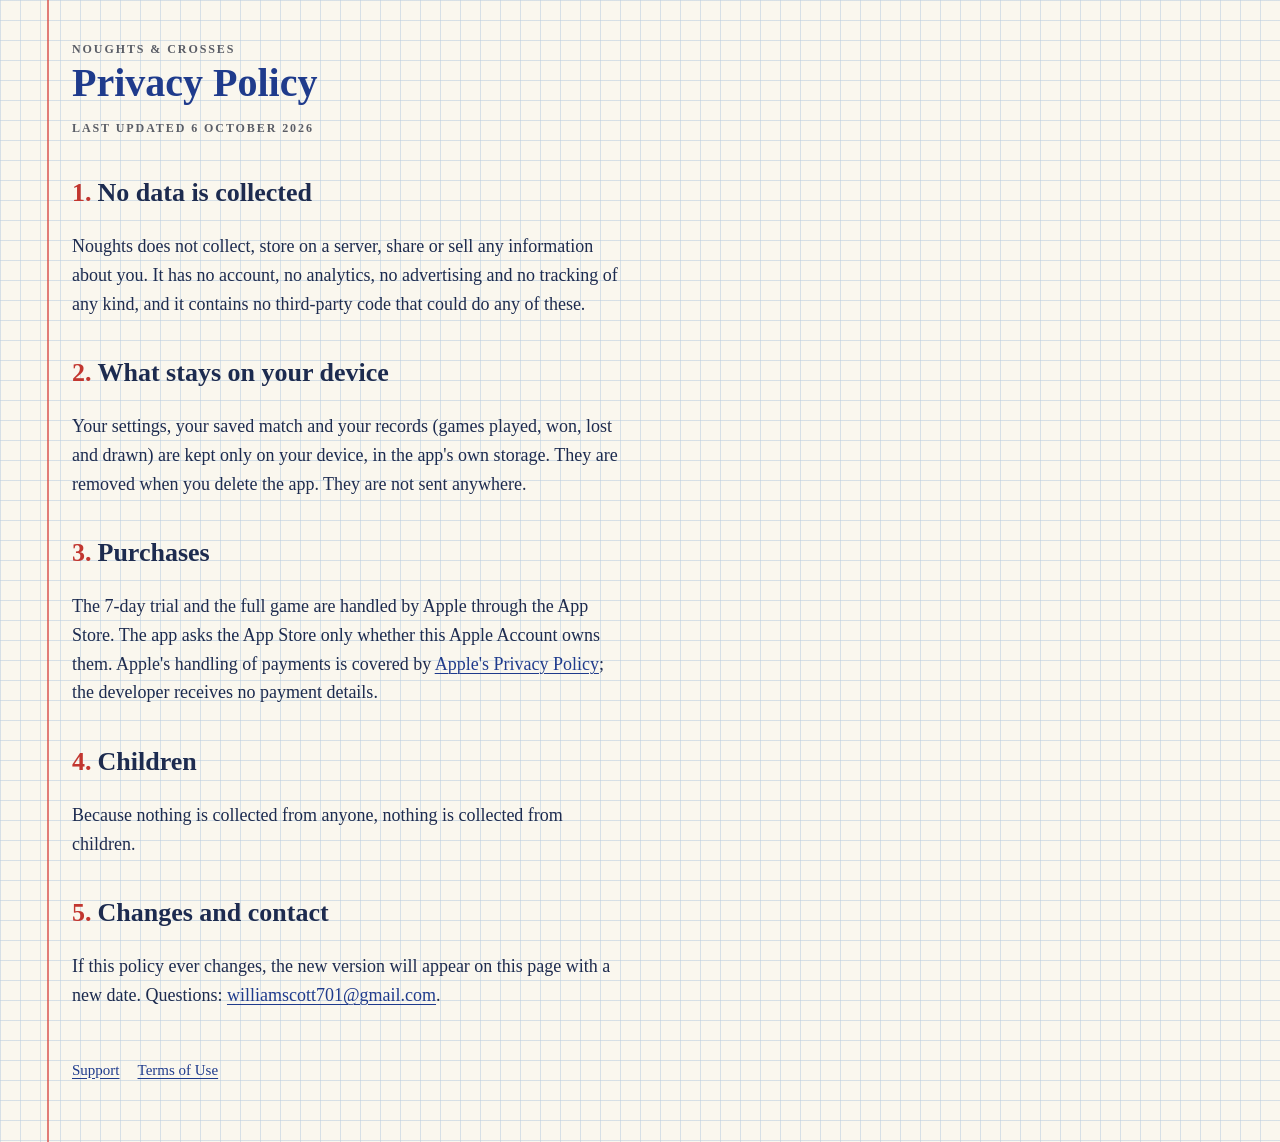
==== privacy.html @ 8bdd75ce "Support site: support, privacy and terms pages in the exercise-book style Co-Authored-By: Claude Opu" ====
<!doctype html>
<html lang="en">
<head>
<meta charset="utf-8">
<meta name="viewport" content="width=device-width, initial-scale=1">
<title>Noughts: Privacy Policy</title>
<link rel="stylesheet" href="style.css">
</head>
<body>
<main>
  <div class="label">Noughts &amp; Crosses</div>
  <h1>Privacy Policy</h1>
  <p class="label">Last updated 6 October 2026</p>

  <h2><span class="num">1.</span>No data is collected</h2>
  <p>Noughts does not collect, store on a server, share or sell any information about you. It has no account,
  no analytics, no advertising and no tracking of any kind, and it contains no third-party code that could do any of these.</p>

  <h2><span class="num">2.</span>What stays on your device</h2>
  <p>Your settings, your saved match and your records (games played, won, lost and drawn) are kept only on your
  device, in the app's own storage. They are removed when you delete the app. They are not sent anywhere.</p>

  <h2><span class="num">3.</span>Purchases</h2>
  <p>The 7-day trial and the full game are handled by Apple through the App Store. The app asks the App Store only
  whether this Apple Account owns them. Apple's handling of payments is covered by
  <a href="https://www.apple.com/legal/privacy/">Apple's Privacy Policy</a>; the developer receives no payment details.</p>

  <h2><span class="num">4.</span>Children</h2>
  <p>Because nothing is collected from anyone, nothing is collected from children.</p>

  <h2><span class="num">5.</span>Changes and contact</h2>
  <p>If this policy ever changes, the new version will appear on this page with a new date. Questions:
  <a href="mailto:williamscott701@gmail.com?subject=Noughts%20privacy">williamscott701@gmail.com</a>.</p>

  <footer><nav><a href="index.html">Support</a><a href="terms.html">Terms of Use</a></nav></footer>
</main>
</body>
</html>
---- style.css ----
/* A page of squared exercise paper with a red margin. */
:root {
  --paper: #faf7ee;
  --squares: rgba(185, 205, 224, 0.55);
  --margin: rgba(217, 83, 79, 0.75);
  --ink: #1d2b4f;
  --pencil: #5a5d66;
  --red: #c2362f;
  --blue: #1f3b8c;
}
@media (prefers-color-scheme: dark) {
  :root {
    --paper: #1e222d;
    --squares: rgba(58, 74, 96, 0.55);
    --margin: rgba(180, 84, 79, 0.7);
    --ink: #e4e8f2;
    --pencil: #a3a8b5;
    --red: #f08a80;
    --blue: #8fa9f0;
  }
}
* { box-sizing: border-box; }
html { background: var(--paper); }
body {
  margin: 0;
  min-height: 100vh;
  color: var(--ink);
  font: 18px/1.6 "New York", "Iowan Old Style", Georgia, serif;
  background-color: var(--paper);
  background-image:
    linear-gradient(to right, transparent 47px, var(--margin) 47px, var(--margin) 49px, transparent 49px),
    linear-gradient(var(--squares) 1px, transparent 1px),
    linear-gradient(90deg, var(--squares) 1px, transparent 1px);
  background-size: 100% 100%, 20px 20px, 20px 20px;
}
main { max-width: 720px; padding: 40px 20px 60px 72px; }
h1, h2, .hand { font-family: "Noteworthy", "Bradley Hand", "Segoe Print", cursive; font-weight: 700; }
h1 { font-size: 40px; line-height: 1.2; margin: 0 0 4px; color: var(--blue); }
h2 { font-size: 26px; margin: 34px 0 6px; }
.label { font-size: 12px; letter-spacing: 0.16em; text-transform: uppercase; color: var(--pencil); font-weight: 600; }
.cover {
  display: inline-block; padding: 14px 22px; border: 1.6px solid var(--ink);
  border-radius: 14px; outline: 0.8px solid color-mix(in srgb, var(--ink) 40%, transparent); outline-offset: -6px;
  margin-bottom: 28px;
}
p, li { max-width: 62ch; }
ul { padding-left: 1.1em; }
li::marker { content: "✓  "; color: var(--red); }
a { color: var(--blue); text-decoration-thickness: 1px; text-underline-offset: 3px; }
.num { color: var(--red); font-family: "Noteworthy", cursive; font-weight: 700; margin-right: 6px; }
footer { margin-top: 48px; color: var(--pencil); font-size: 15px; }
nav a { margin-right: 18px; }
@media (max-width: 480px) {
  body { font-size: 17px; background-image:
    linear-gradient(to right, transparent 31px, var(--margin) 31px, var(--margin) 33px, transparent 33px),
    linear-gradient(var(--squares) 1px, transparent 1px),
    linear-gradient(90deg, var(--squares) 1px, transparent 1px); }
  main { padding: 28px 16px 48px 48px; }
  h1 { font-size: 32px; }
}
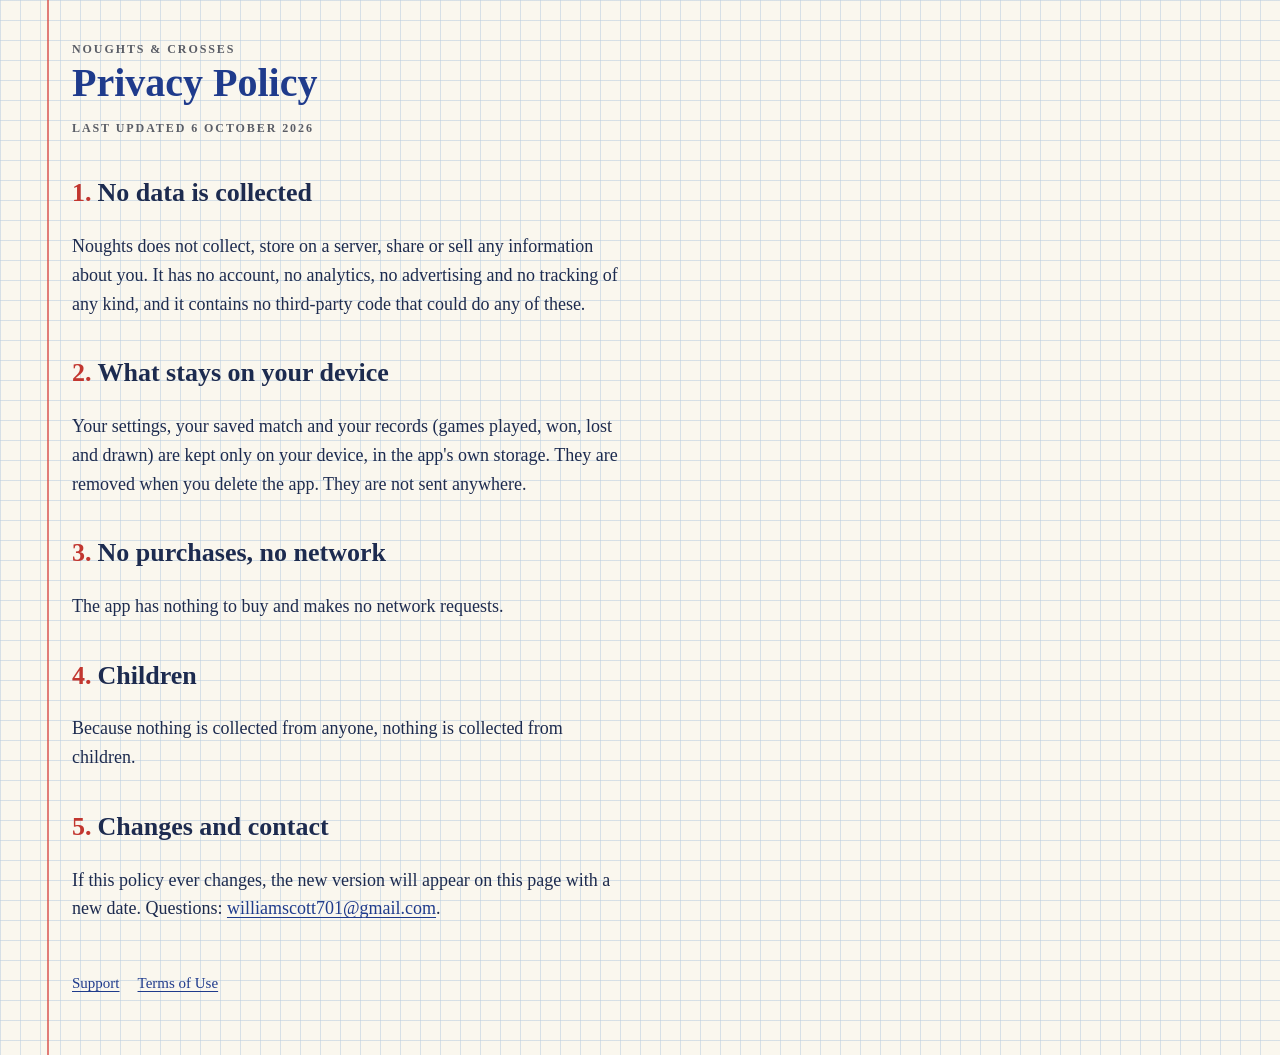
==== commit a5cd2a4d: "Noughts is free: no trial, no purchase Co-Authored-By: Claude Opus 5.5 <noreply@anthropic.com>" ====
--- a/privacy.html
+++ b/privacy.html
@@ -20,10 +20,8 @@
   <p>Your settings, your saved match and your records (games played, won, lost and drawn) are kept only on your
   device, in the app's own storage. They are removed when you delete the app. They are not sent anywhere.</p>
 
-  <h2><span class="num">3.</span>Purchases</h2>
-  <p>The 7-day trial and the full game are handled by Apple through the App Store. The app asks the App Store only
-  whether this Apple Account owns them. Apple's handling of payments is covered by
-  <a href="https://www.apple.com/legal/privacy/">Apple's Privacy Policy</a>; the developer receives no payment details.</p>
+  <h2><span class="num">3.</span>No purchases, no network</h2>
+  <p>The app has nothing to buy and makes no network requests.</p>
 
   <h2><span class="num">4.</span>Children</h2>
   <p>Because nothing is collected from anyone, nothing is collected from children.</p>
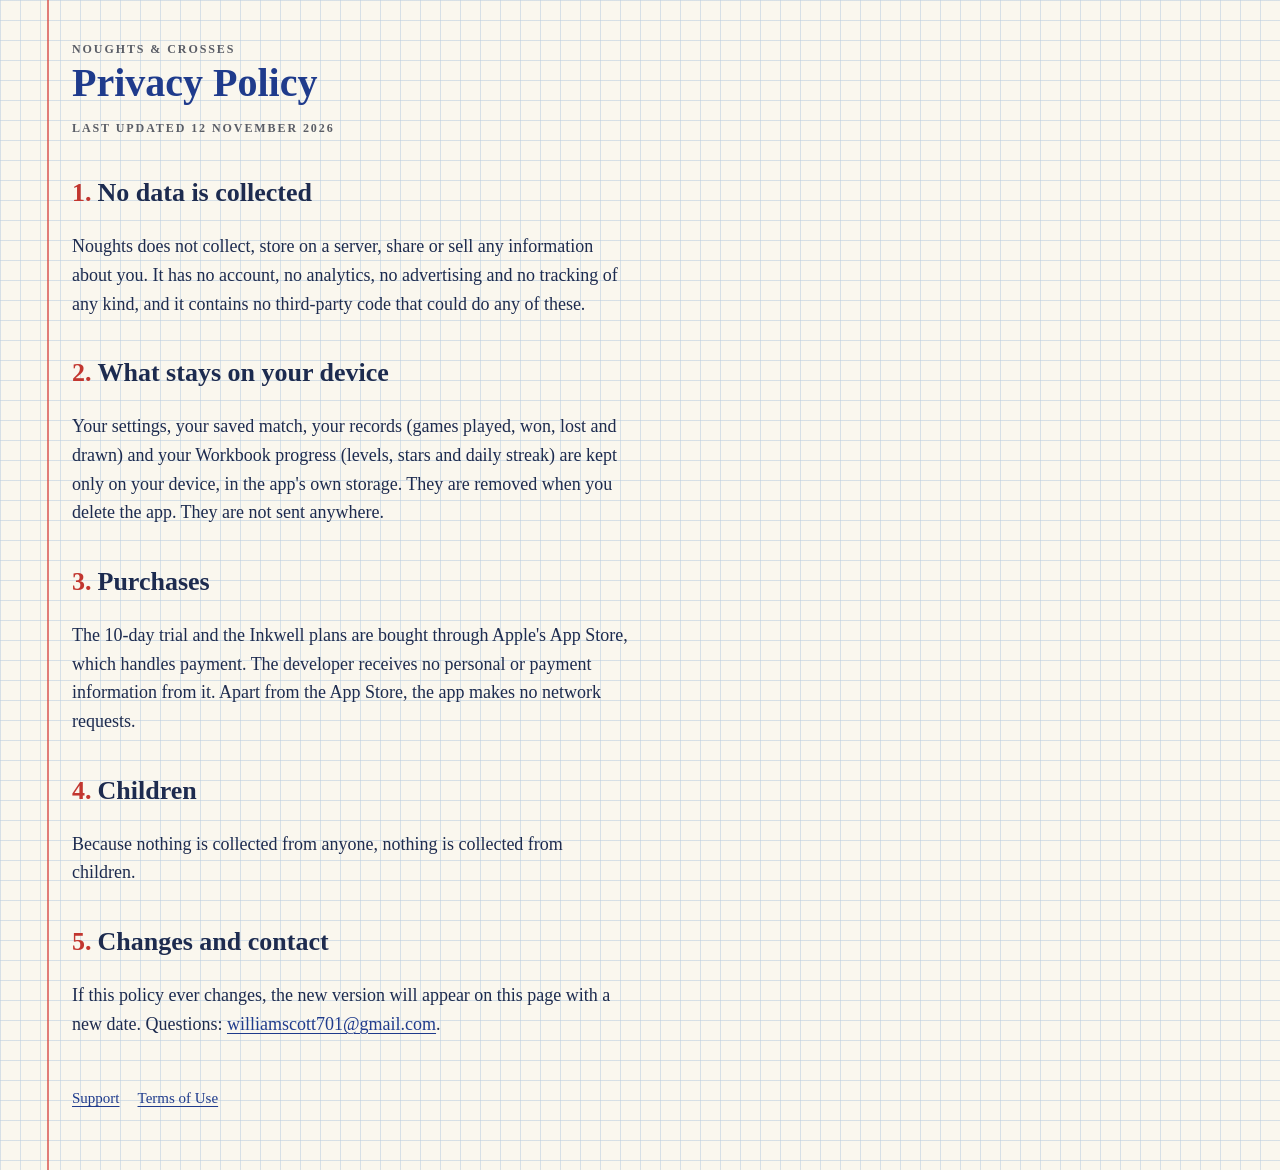
==== commit 151f53c7: "Ten days free, then Inkwell: support, terms and privacy for the new model The support page describes" ====
--- a/privacy.html
+++ b/privacy.html
@@ -5,23 +5,30 @@
 <meta name="viewport" content="width=device-width, initial-scale=1">
 <title>Noughts: Privacy Policy</title>
 <link rel="stylesheet" href="style.css">
+<meta name="apple-itunes-app" content="app-id=6821082863">
+<meta name="description" content="Last updated 12 November 2026">
+<meta property="og:title" content="Noughts: Privacy Policy">
+<meta property="og:description" content="Last updated 12 November 2026">
+<meta property="og:type" content="website">
+<meta property="og:url" content="https://williamscott701.github.io/noughts-support/privacy.html">
 </head>
 <body>
 <main>
   <div class="label">Noughts &amp; Crosses</div>
   <h1>Privacy Policy</h1>
-  <p class="label">Last updated 6 October 2026</p>
+  <p class="label">Last updated 12 November 2026</p>
 
   <h2><span class="num">1.</span>No data is collected</h2>
   <p>Noughts does not collect, store on a server, share or sell any information about you. It has no account,
   no analytics, no advertising and no tracking of any kind, and it contains no third-party code that could do any of these.</p>
 
   <h2><span class="num">2.</span>What stays on your device</h2>
-  <p>Your settings, your saved match and your records (games played, won, lost and drawn) are kept only on your
-  device, in the app's own storage. They are removed when you delete the app. They are not sent anywhere.</p>
+  <p>Your settings, your saved match, your records (games played, won, lost and drawn) and your Workbook progress
+  (levels, stars and daily streak) are kept only on your device, in the app's own storage. They are removed when you delete the app. They are not sent anywhere.</p>
 
-  <h2><span class="num">3.</span>No purchases, no network</h2>
-  <p>The app has nothing to buy and makes no network requests.</p>
+  <h2><span class="num">3.</span>Purchases</h2>
+  <p>The 10-day trial and the Inkwell plans are bought through Apple's App Store, which handles payment. The developer
+  receives no personal or payment information from it. Apart from the App Store, the app makes no network requests.</p>
 
   <h2><span class="num">4.</span>Children</h2>
   <p>Because nothing is collected from anyone, nothing is collected from children.</p>
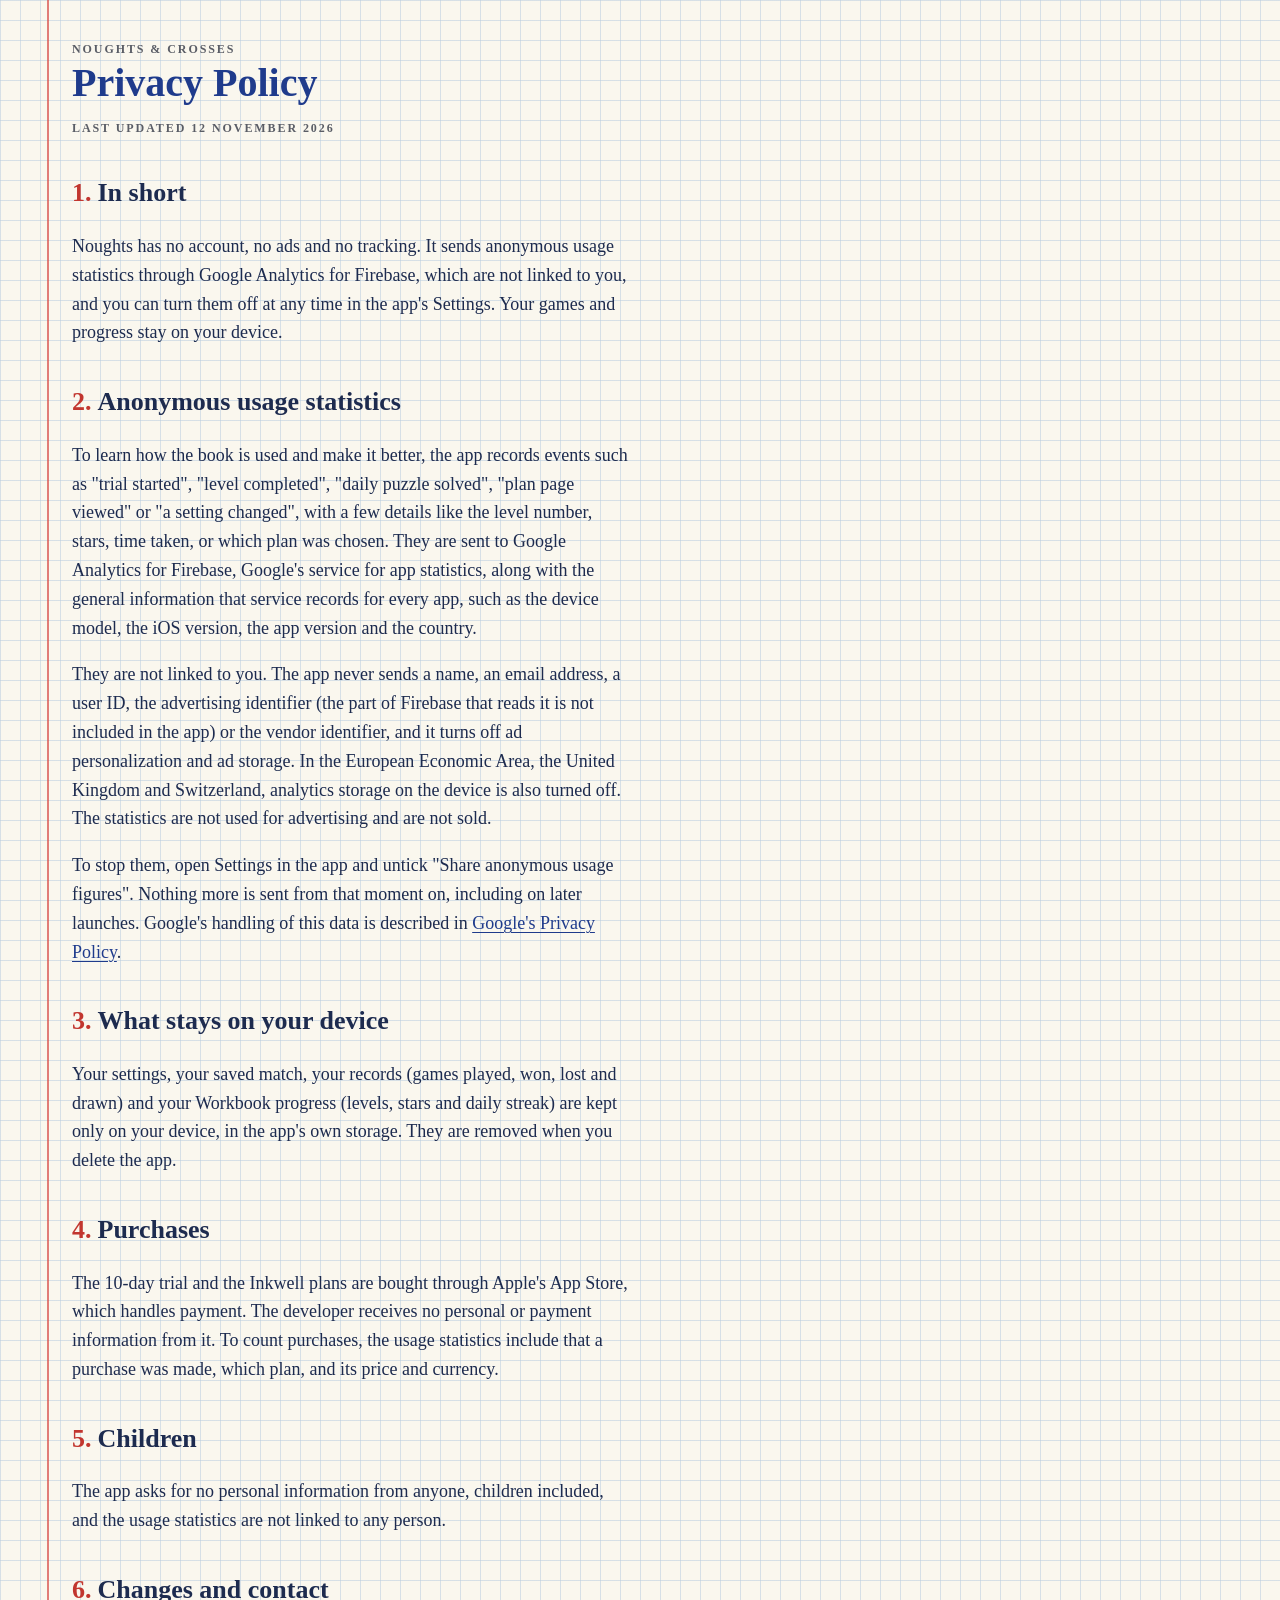
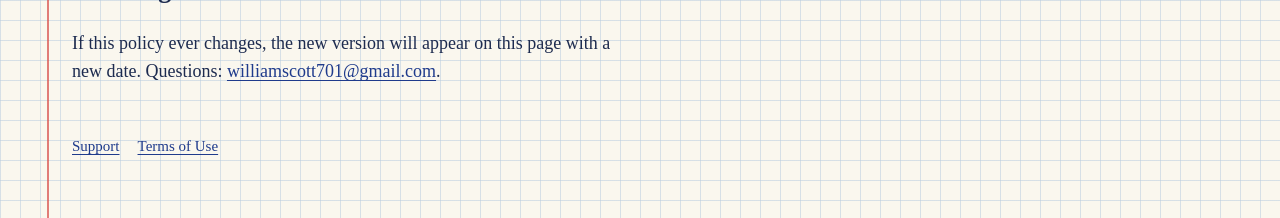
==== commit d59f0f0e: "Privacy: anonymous usage statistics through Google Analytics for Firebase The policy now describes w" ====
--- a/privacy.html
+++ b/privacy.html
@@ -18,22 +18,40 @@
   <h1>Privacy Policy</h1>
   <p class="label">Last updated 12 November 2026</p>
 
-  <h2><span class="num">1.</span>No data is collected</h2>
-  <p>Noughts does not collect, store on a server, share or sell any information about you. It has no account,
-  no analytics, no advertising and no tracking of any kind, and it contains no third-party code that could do any of these.</p>
+  <h2><span class="num">1.</span>In short</h2>
+  <p>Noughts has no account, no ads and no tracking. It sends anonymous usage statistics through Google Analytics
+  for Firebase, which are not linked to you, and you can turn them off at any time in the app's Settings.
+  Your games and progress stay on your device.</p>
 
-  <h2><span class="num">2.</span>What stays on your device</h2>
+  <h2><span class="num">2.</span>Anonymous usage statistics</h2>
+  <p>To learn how the book is used and make it better, the app records events such as "trial started", "level
+  completed", "daily puzzle solved", "plan page viewed" or "a setting changed", with a few details like the level
+  number, stars, time taken, or which plan was chosen. They are sent to Google Analytics for Firebase, Google's
+  service for app statistics, along with the general information that service records for every app, such as the
+  device model, the iOS version, the app version and the country.</p>
+  <p>They are not linked to you. The app never sends a name, an email address, a user ID, the advertising identifier
+  (the part of Firebase that reads it is not included in the app) or the vendor identifier, and it turns off ad
+  personalization and ad storage. In the European Economic Area, the United Kingdom and Switzerland, analytics
+  storage on the device is also turned off. The statistics are not used for advertising and are not sold.</p>
+  <p>To stop them, open Settings in the app and untick "Share anonymous usage figures". Nothing more is sent from
+  that moment on, including on later launches. Google's handling of this data is described in
+  <a href="https://policies.google.com/privacy">Google's Privacy Policy</a>.</p>
+
+  <h2><span class="num">3.</span>What stays on your device</h2>
   <p>Your settings, your saved match, your records (games played, won, lost and drawn) and your Workbook progress
-  (levels, stars and daily streak) are kept only on your device, in the app's own storage. They are removed when you delete the app. They are not sent anywhere.</p>
+  (levels, stars and daily streak) are kept only on your device, in the app's own storage. They are removed when you
+  delete the app.</p>
 
-  <h2><span class="num">3.</span>Purchases</h2>
+  <h2><span class="num">4.</span>Purchases</h2>
   <p>The 10-day trial and the Inkwell plans are bought through Apple's App Store, which handles payment. The developer
-  receives no personal or payment information from it. Apart from the App Store, the app makes no network requests.</p>
+  receives no personal or payment information from it. To count purchases, the usage statistics include that a
+  purchase was made, which plan, and its price and currency.</p>
 
-  <h2><span class="num">4.</span>Children</h2>
-  <p>Because nothing is collected from anyone, nothing is collected from children.</p>
+  <h2><span class="num">5.</span>Children</h2>
+  <p>The app asks for no personal information from anyone, children included, and the usage statistics are not linked
+  to any person.</p>
 
-  <h2><span class="num">5.</span>Changes and contact</h2>
+  <h2><span class="num">6.</span>Changes and contact</h2>
   <p>If this policy ever changes, the new version will appear on this page with a new date. Questions:
   <a href="mailto:williamscott701@gmail.com?subject=Noughts%20privacy">williamscott701@gmail.com</a>.</p>
 
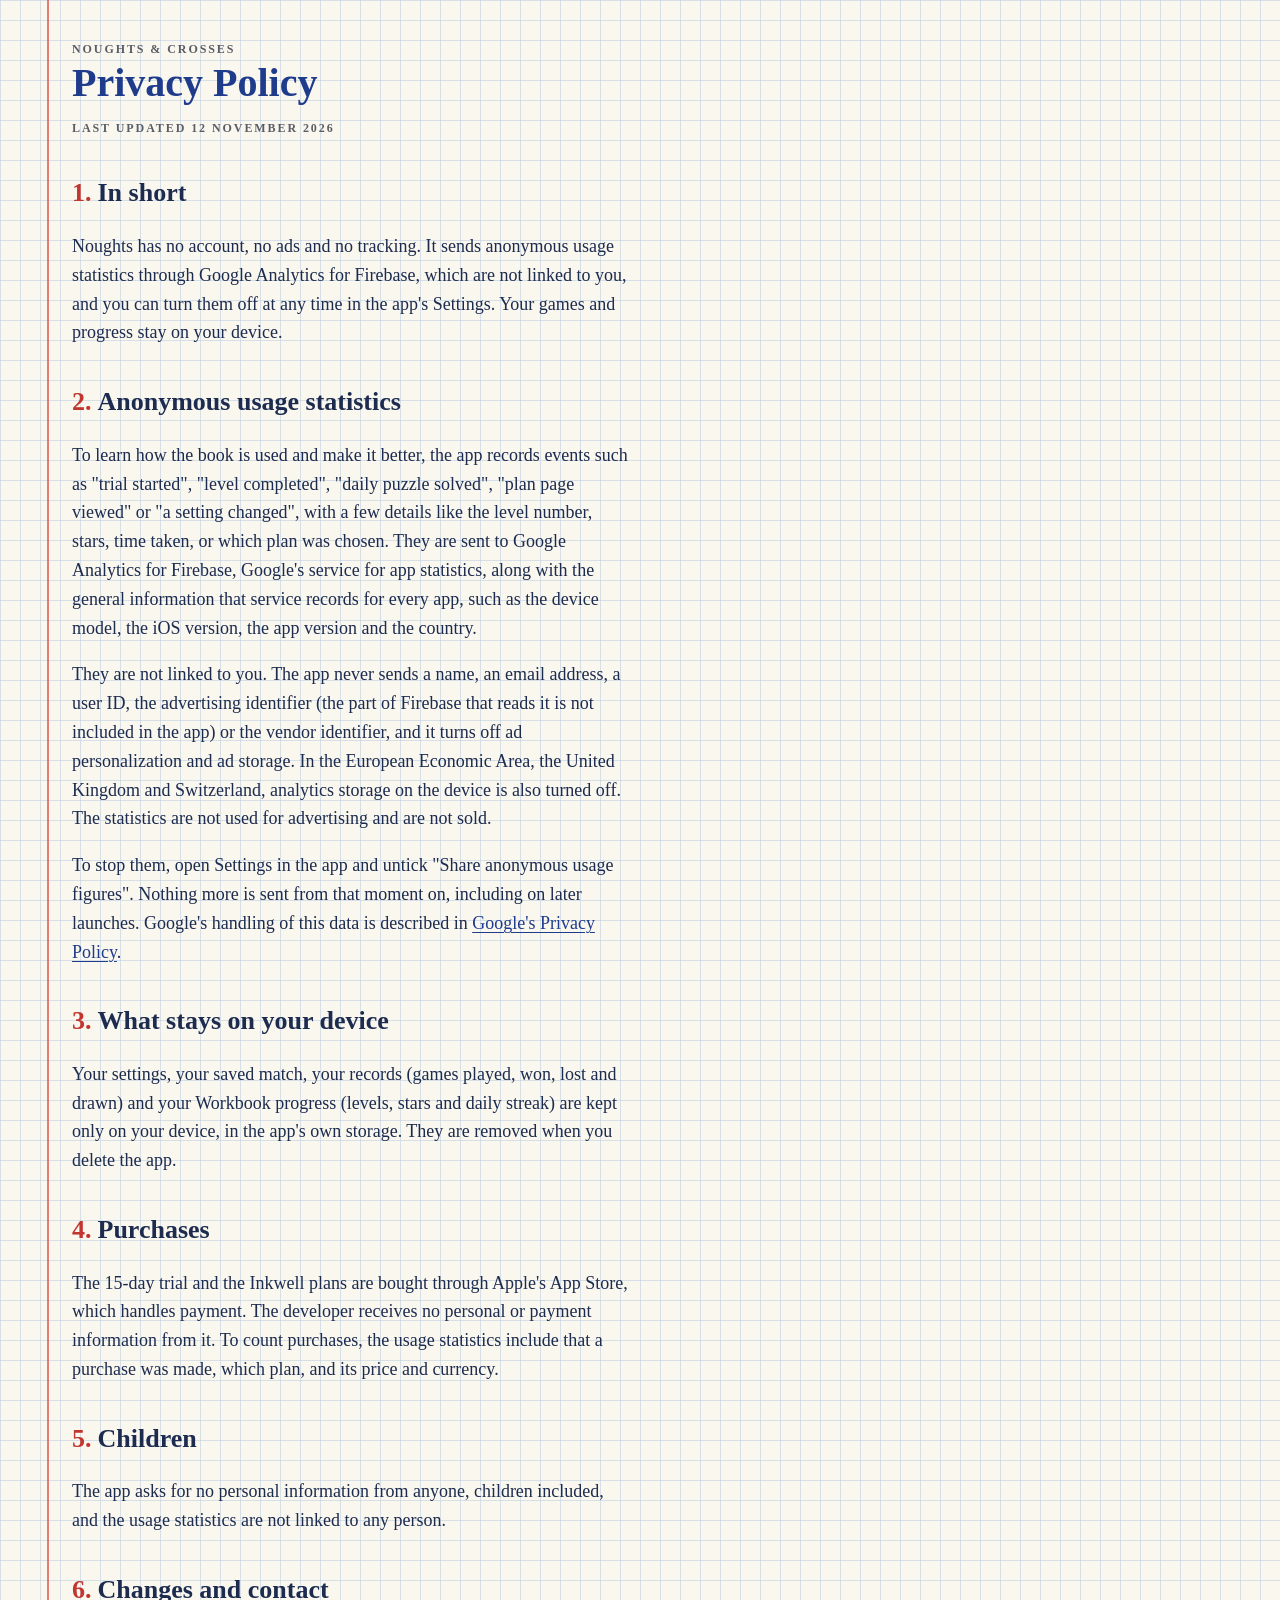
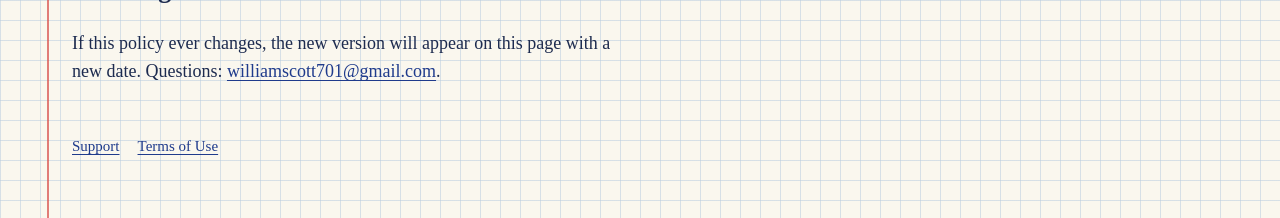
==== commit d647eb4d: "Fifteen days free: terms, support page and privacy say 15 days Co-Authored-By: Claude Opus 5.5 <nore" ====
--- a/privacy.html
+++ b/privacy.html
@@ -43,7 +43,7 @@
   delete the app.</p>
 
   <h2><span class="num">4.</span>Purchases</h2>
-  <p>The 10-day trial and the Inkwell plans are bought through Apple's App Store, which handles payment. The developer
+  <p>The 15-day trial and the Inkwell plans are bought through Apple's App Store, which handles payment. The developer
   receives no personal or payment information from it. To count purchases, the usage statistics include that a
   purchase was made, which plan, and its price and currency.</p>
 
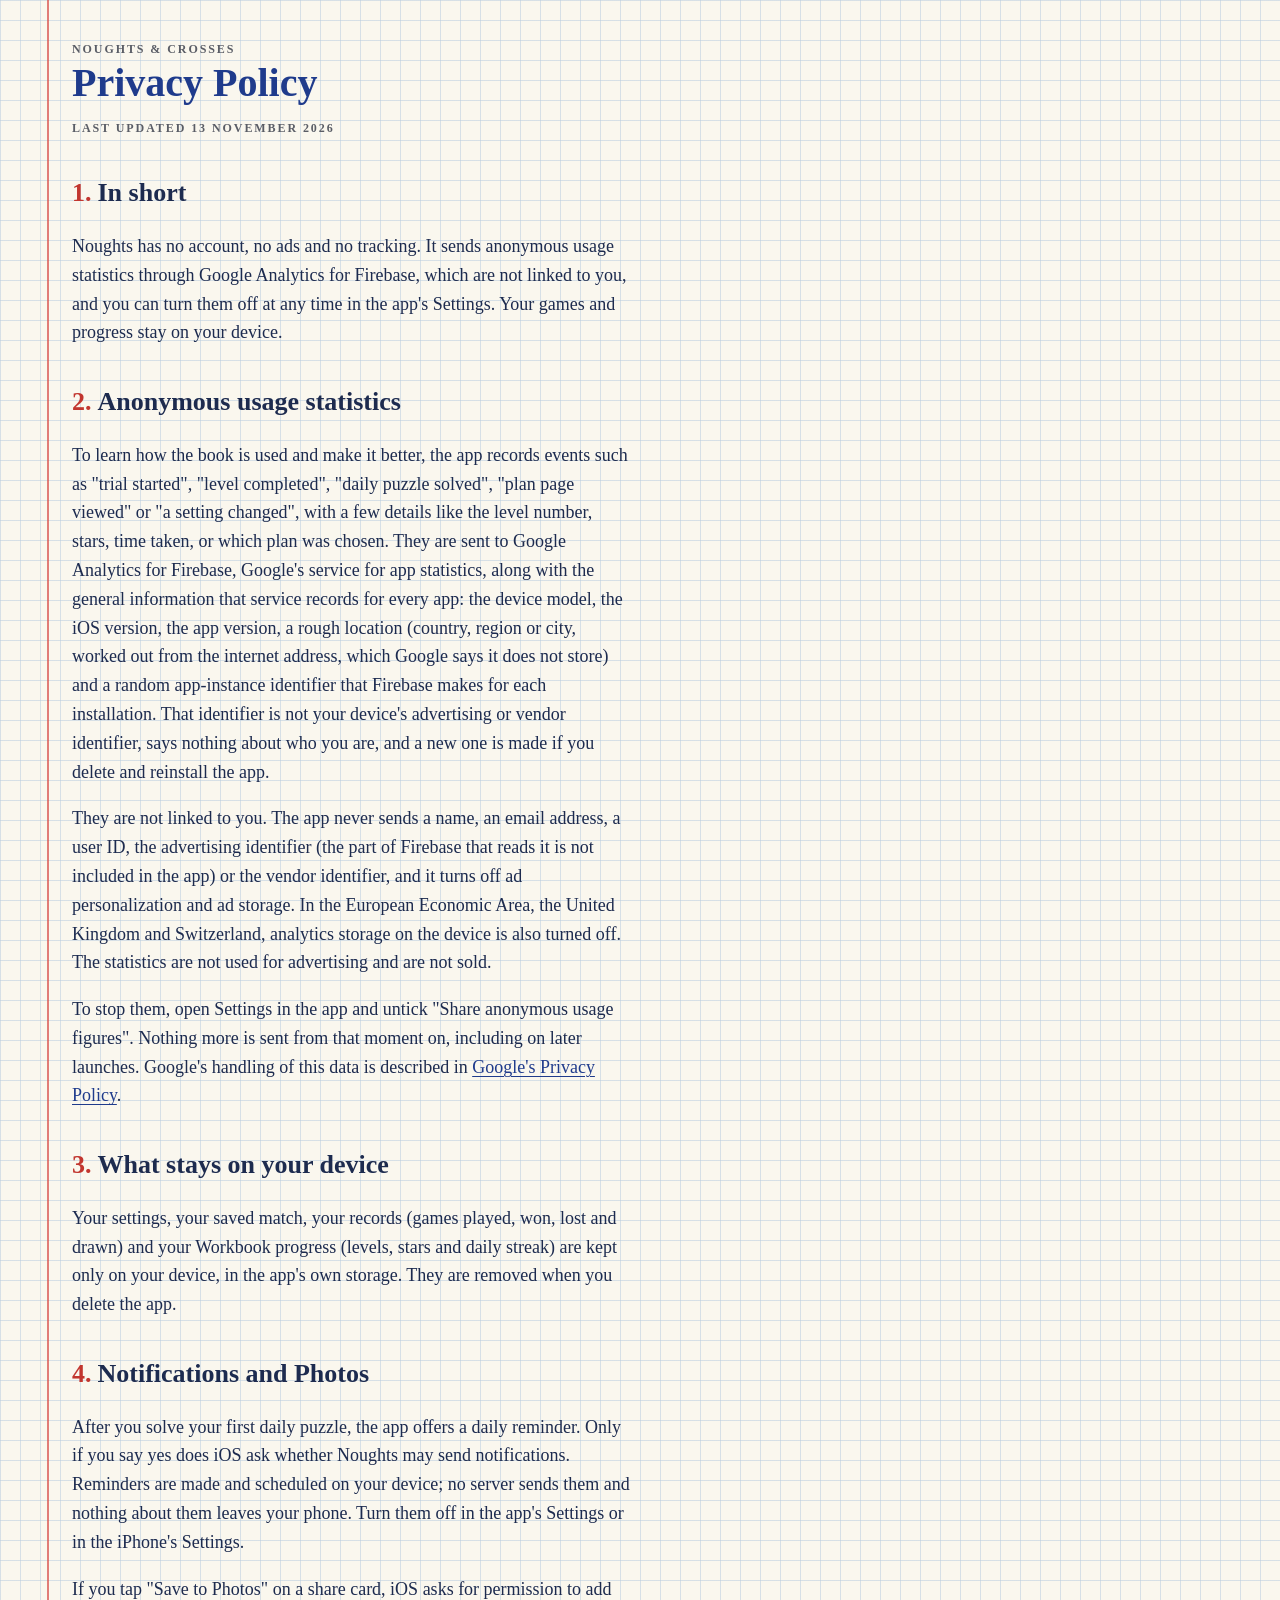
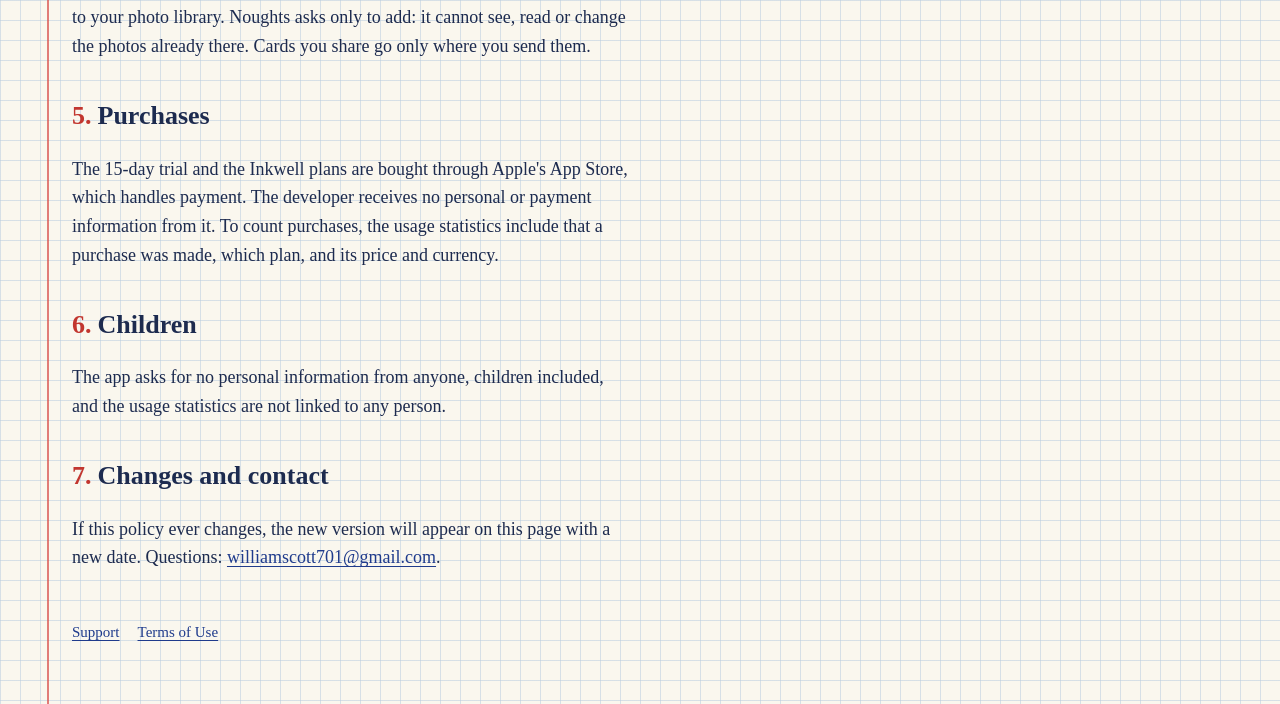
==== commit 0a04e07a: "Privacy: notifications, Photos add-only and the analytics identifiers; support: reminder and usage f" ====
--- a/privacy.html
+++ b/privacy.html
@@ -6,9 +6,9 @@
 <title>Noughts: Privacy Policy</title>
 <link rel="stylesheet" href="style.css">
 <meta name="apple-itunes-app" content="app-id=6821082863">
-<meta name="description" content="Last updated 12 November 2026">
+<meta name="description" content="Last updated 13 November 2026">
 <meta property="og:title" content="Noughts: Privacy Policy">
-<meta property="og:description" content="Last updated 12 November 2026">
+<meta property="og:description" content="Last updated 13 November 2026">
 <meta property="og:type" content="website">
 <meta property="og:url" content="https://williamscott701.github.io/noughts-support/privacy.html">
 </head>
@@ -16,7 +16,7 @@
 <main>
   <div class="label">Noughts &amp; Crosses</div>
   <h1>Privacy Policy</h1>
-  <p class="label">Last updated 12 November 2026</p>
+  <p class="label">Last updated 13 November 2026</p>
 
   <h2><span class="num">1.</span>In short</h2>
   <p>Noughts has no account, no ads and no tracking. It sends anonymous usage statistics through Google Analytics
@@ -27,8 +27,11 @@
   <p>To learn how the book is used and make it better, the app records events such as "trial started", "level
   completed", "daily puzzle solved", "plan page viewed" or "a setting changed", with a few details like the level
   number, stars, time taken, or which plan was chosen. They are sent to Google Analytics for Firebase, Google's
-  service for app statistics, along with the general information that service records for every app, such as the
-  device model, the iOS version, the app version and the country.</p>
+  service for app statistics, along with the general information that service records for every app: the device
+  model, the iOS version, the app version, a rough location (country, region or city, worked out from the internet
+  address, which Google says it does not store) and a random app-instance identifier that Firebase makes for each
+  installation. That identifier is not your device's advertising or vendor identifier, says nothing about who you
+  are, and a new one is made if you delete and reinstall the app.</p>
   <p>They are not linked to you. The app never sends a name, an email address, a user ID, the advertising identifier
   (the part of Firebase that reads it is not included in the app) or the vendor identifier, and it turns off ad
   personalization and ad storage. In the European Economic Area, the United Kingdom and Switzerland, analytics
@@ -42,16 +45,24 @@
   (levels, stars and daily streak) are kept only on your device, in the app's own storage. They are removed when you
   delete the app.</p>
 
-  <h2><span class="num">4.</span>Purchases</h2>
+  <h2><span class="num">4.</span>Notifications and Photos</h2>
+  <p>After you solve your first daily puzzle, the app offers a daily reminder. Only if you say yes does iOS ask
+  whether Noughts may send notifications. Reminders are made and scheduled on your device; no server sends them and
+  nothing about them leaves your phone. Turn them off in the app's Settings or in the iPhone's Settings.</p>
+  <p>If you tap "Save to Photos" on a share card, iOS asks for permission to add to your photo library. Noughts asks
+  only to add: it cannot see, read or change the photos already there. Cards you share go only where you send
+  them.</p>
+
+  <h2><span class="num">5.</span>Purchases</h2>
   <p>The 15-day trial and the Inkwell plans are bought through Apple's App Store, which handles payment. The developer
   receives no personal or payment information from it. To count purchases, the usage statistics include that a
   purchase was made, which plan, and its price and currency.</p>
 
-  <h2><span class="num">5.</span>Children</h2>
+  <h2><span class="num">6.</span>Children</h2>
   <p>The app asks for no personal information from anyone, children included, and the usage statistics are not linked
   to any person.</p>
 
-  <h2><span class="num">6.</span>Changes and contact</h2>
+  <h2><span class="num">7.</span>Changes and contact</h2>
   <p>If this policy ever changes, the new version will appear on this page with a new date. Questions:
   <a href="mailto:williamscott701@gmail.com?subject=Noughts%20privacy">williamscott701@gmail.com</a>.</p>
 
